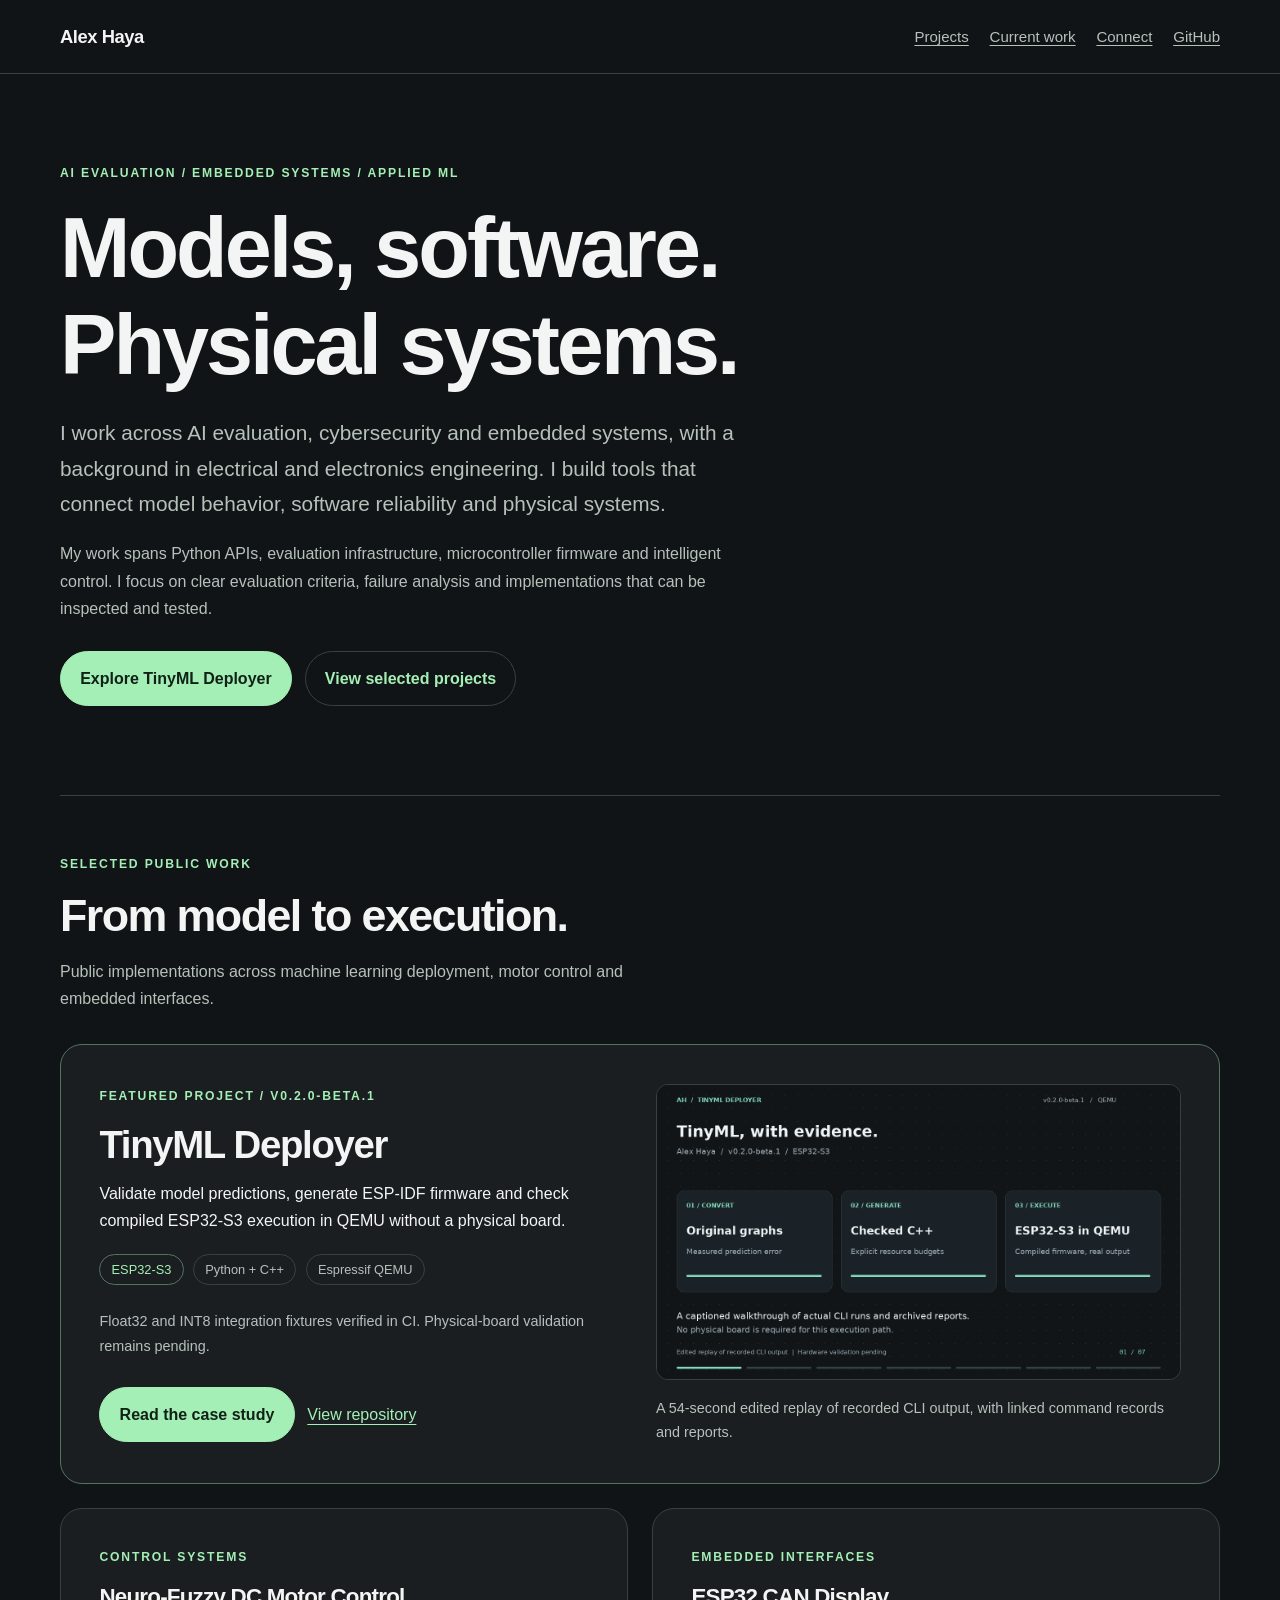
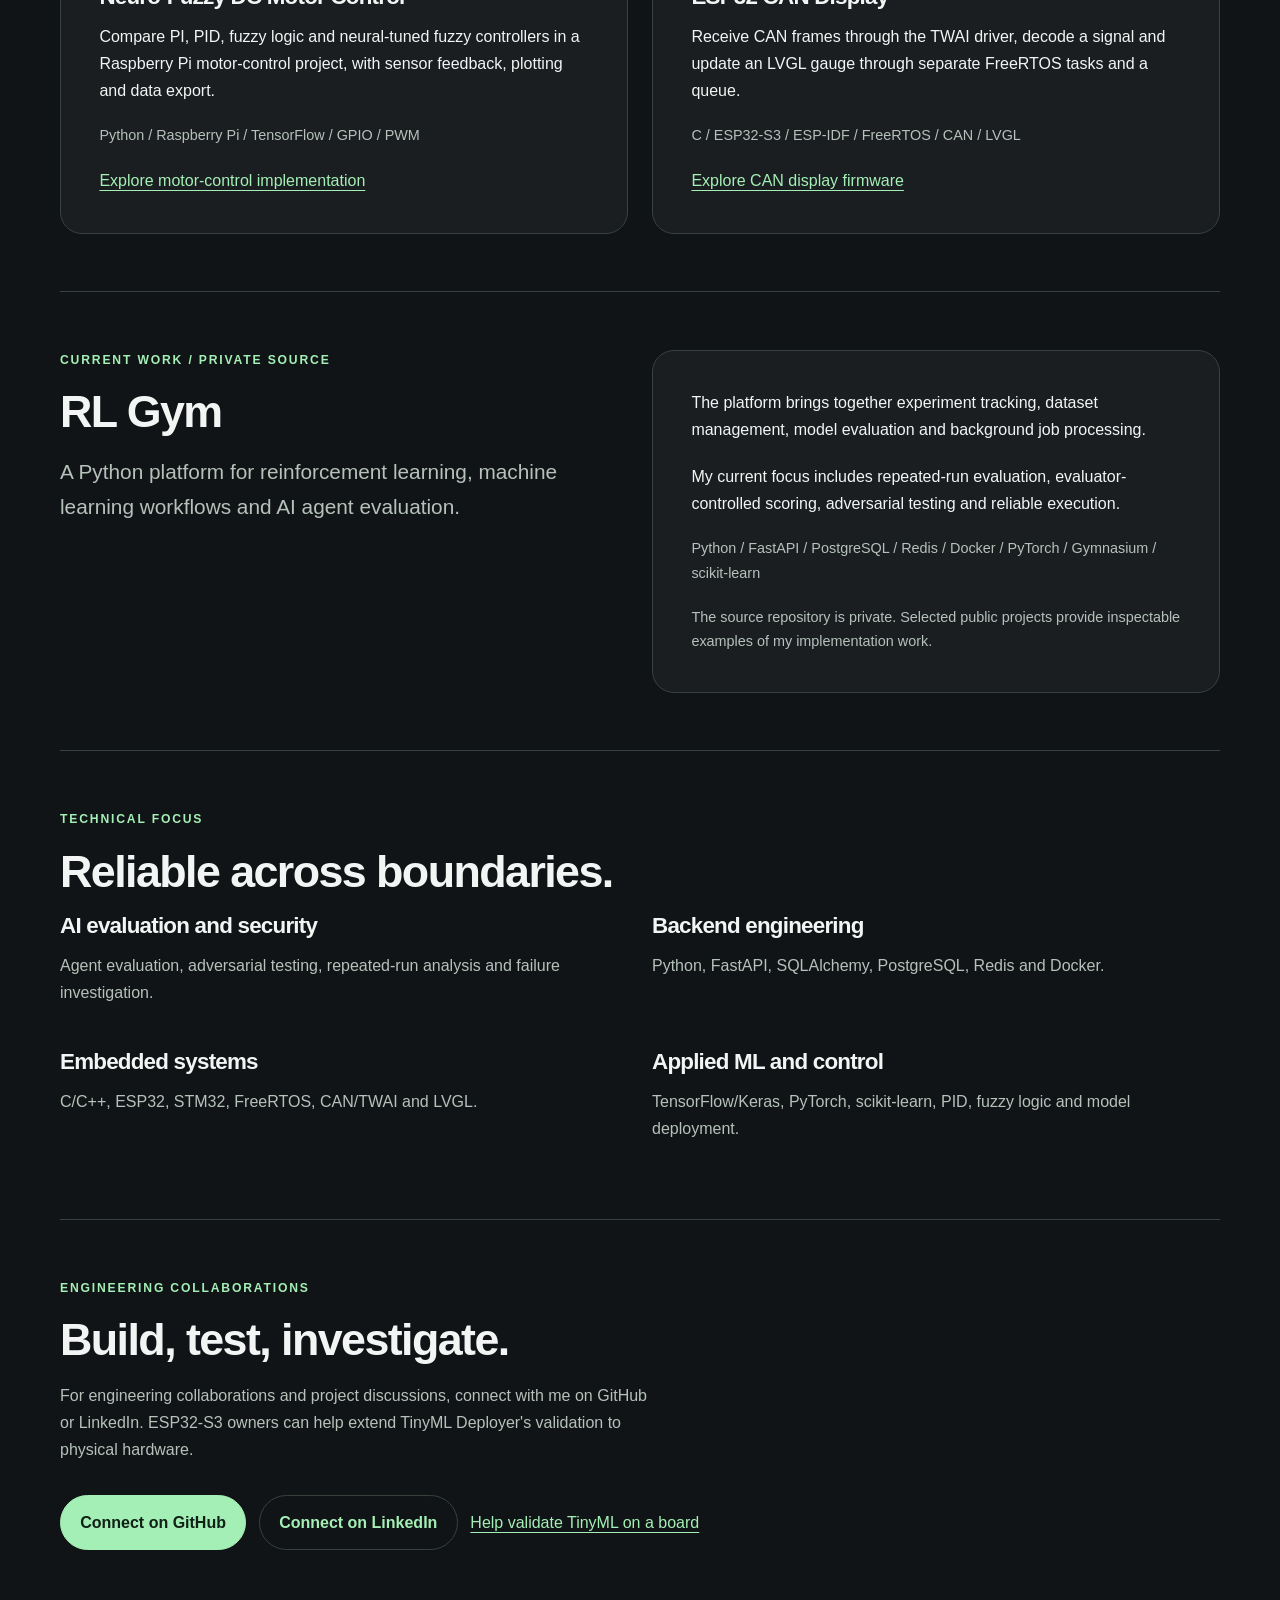
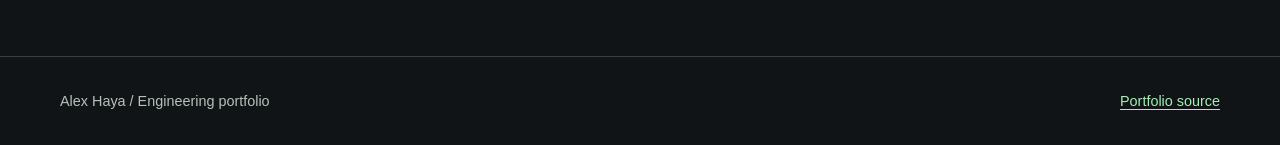
==== index.html @ 492133f8 "Feature TinyML case study with static portfolio pages and archived evidence" ====
<!doctype html>
<html lang="en">
<head>
  <meta charset="utf-8">
  <meta name="viewport" content="width=device-width, initial-scale=1">
  <title>Alex Haya | AI Evaluation, Embedded Systems and Applied ML</title>
  <meta name="description" content="Alex Haya builds AI evaluation infrastructure, embedded firmware and applied machine learning tools. Explore TinyML Deployer and validated ESP32-S3 QEMU execution.">
  <link rel="canonical" href="https://alexhaya4.github.io/alexhaya4/">
  <meta property="og:type" content="website">
  <meta property="og:title" content="Alex Haya | AI Evaluation and Embedded Systems">
  <meta property="og:description" content="Engineering work across model evaluation, reliable software and physical systems. Featuring TinyML Deployer for ESP32-S3.">
  <meta property="og:url" content="https://alexhaya4.github.io/alexhaya4/">
  <meta property="og:image" content="https://alexhaya4.github.io/alexhaya4/assets/tinyml-poster.png">
  <meta property="og:image:alt" content="TinyML Deployer recorded workflow: original graphs, checked C++ and ESP32-S3 QEMU execution.">
  <meta name="twitter:card" content="summary_large_image">
  <link rel="stylesheet" href="assets/site.css">
  <script type="application/ld+json">
  {"@context":"https://schema.org","@type":"Person","name":"Alex Haya","url":"https://alexhaya4.github.io/alexhaya4/","sameAs":["https://github.com/alexhaya4","https://ke.linkedin.com/in/alex-haya"],"knowsAbout":["AI evaluation","Cybersecurity","Embedded systems","Applied machine learning"]}
  </script>
</head>
<body>
  <a class="skip" href="#main">Skip to content</a>
  <header class="site-header">
    <div class="wrap">
      <a class="brand" href="./" aria-current="page">Alex Haya</a>
      <nav aria-label="Main navigation">
        <a href="#projects">Projects</a>
        <a href="#current-work">Current work</a>
        <a href="#connect">Connect</a>
        <a href="https://github.com/alexhaya4">GitHub</a>
      </nav>
    </div>
  </header>
  <main id="main" class="wrap">
    <section class="hero" aria-labelledby="intro-title">
      <p class="eyebrow">AI evaluation / Embedded systems / Applied ML</p>
      <h1 id="intro-title">Models, software.<br>Physical systems.</h1>
      <p class="lead">I work across AI evaluation, cybersecurity and embedded systems, with a background in electrical and electronics engineering. I build tools that connect model behavior, software reliability and physical systems.</p>
      <p class="reading muted">My work spans Python APIs, evaluation infrastructure, microcontroller firmware and intelligent control. I focus on clear evaluation criteria, failure analysis and implementations that can be inspected and tested.</p>
      <div class="actions">
        <a class="button primary" href="projects/tinyml-deployer/">Explore TinyML Deployer</a>
        <a class="button" href="#projects">View selected projects</a>
      </div>
    </section>
    <section id="projects" class="section" aria-labelledby="projects-title">
      <p class="eyebrow">Selected public work</p>
      <h2 id="projects-title">From model to execution.</h2>
      <p class="section-intro">Public implementations across machine learning deployment, motor control and embedded interfaces.</p>
      <article class="feature">
        <div>
          <p class="eyebrow">Featured project / v0.2.0-beta.1</p>
          <h3>TinyML Deployer</h3>
          <p>Validate model predictions, generate ESP-IDF firmware and check compiled ESP32-S3 execution in QEMU without a physical board.</p>
          <div class="badges" aria-label="Project technologies">
            <span class="badge accent">ESP32-S3</span><span class="badge">Python + C++</span><span class="badge">Espressif QEMU</span>
          </div>
          <p class="meta">Float32 and INT8 integration fixtures verified in CI. Physical-board validation remains pending.</p>
          <div class="actions">
            <a class="button primary" href="projects/tinyml-deployer/">Read the case study</a>
            <a href="https://github.com/alexhaya4/tinyml-deployer">View repository</a>
          </div>
        </div>
        <figure>
          <a href="projects/tinyml-deployer/#walkthrough" aria-label="Watch the TinyML Deployer walkthrough">
            <img src="assets/tinyml-poster.png" width="1280" height="720" alt="TinyML Deployer walkthrough poster showing original graphs, checked C++ and compiled ESP32-S3 execution." fetchpriority="high">
          </a>
          <figcaption>A 54-second edited replay of recorded CLI output, with linked command records and reports.</figcaption>
        </figure>
      </article>
      <div class="grid" style="margin-top:1.5rem">
        <article class="card">
          <p class="eyebrow">Control systems</p>
          <h3>Neuro-Fuzzy DC Motor Control</h3>
          <p>Compare PI, PID, fuzzy logic and neural-tuned fuzzy controllers in a Raspberry Pi motor-control project, with sensor feedback, plotting and data export.</p>
          <p class="meta">Python / Raspberry Pi / TensorFlow / GPIO / PWM</p>
          <a href="https://github.com/alexhaya4/dc-motor-neuro-fuzzy">Explore motor-control implementation</a>
        </article>
        <article class="card">
          <p class="eyebrow">Embedded interfaces</p>
          <h3>ESP32 CAN Display</h3>
          <p>Receive CAN frames through the TWAI driver, decode a signal and update an LVGL gauge through separate FreeRTOS tasks and a queue.</p>
          <p class="meta">C / ESP32-S3 / ESP-IDF / FreeRTOS / CAN / LVGL</p>
          <a href="https://github.com/alexhaya4/esp32_can_display">Explore CAN display firmware</a>
        </article>
      </div>
    </section>
    <section id="current-work" class="section" aria-labelledby="work-title">
      <div class="grid">
        <div>
          <p class="eyebrow">Current work / Private source</p>
          <h2 id="work-title">RL Gym</h2>
          <p class="lead">A Python platform for reinforcement learning, machine learning workflows and AI agent evaluation.</p>
        </div>
        <div class="card">
          <p>The platform brings together experiment tracking, dataset management, model evaluation and background job processing.</p>
          <p>My current focus includes repeated-run evaluation, evaluator-controlled scoring, adversarial testing and reliable execution.</p>
          <p class="meta">Python / FastAPI / PostgreSQL / Redis / Docker / PyTorch / Gymnasium / scikit-learn</p>
          <p class="meta">The source repository is private. Selected public projects provide inspectable examples of my implementation work.</p>
        </div>
      </div>
    </section>
    <section class="section" aria-labelledby="focus-title">
      <p class="eyebrow">Technical focus</p>
      <h2 id="focus-title">Reliable across boundaries.</h2>
      <div class="grid">
        <div><h3>AI evaluation and security</h3><p class="muted">Agent evaluation, adversarial testing, repeated-run analysis and failure investigation.</p></div>
        <div><h3>Backend engineering</h3><p class="muted">Python, FastAPI, SQLAlchemy, PostgreSQL, Redis and Docker.</p></div>
        <div><h3>Embedded systems</h3><p class="muted">C/C++, ESP32, STM32, FreeRTOS, CAN/TWAI and LVGL.</p></div>
        <div><h3>Applied ML and control</h3><p class="muted">TensorFlow/Keras, PyTorch, scikit-learn, PID, fuzzy logic and model deployment.</p></div>
      </div>
    </section>
    <section id="connect" class="section" aria-labelledby="connect-title">
      <p class="eyebrow">Engineering collaborations</p>
      <h2 id="connect-title">Build, test, investigate.</h2>
      <p class="section-intro">For engineering collaborations and project discussions, connect with me on GitHub or LinkedIn. ESP32-S3 owners can help extend TinyML Deployer's validation to physical hardware.</p>
      <div class="actions">
        <a class="button primary" href="https://github.com/alexhaya4">Connect on GitHub</a>
        <a class="button" href="https://ke.linkedin.com/in/alex-haya">Connect on LinkedIn</a>
        <a href="projects/tinyml-deployer/#contribute">Help validate TinyML on a board</a>
      </div>
    </section>
  </main>
  <footer><div class="wrap footer-inner"><p>Alex Haya / Engineering portfolio</p><a href="https://github.com/alexhaya4/alexhaya4">Portfolio source</a></div></footer>
</body>
</html>
---- assets/site.css ----
:root {
  color-scheme: dark;
  --bg: #111416;
  --surface: #1a1e21;
  --raised: #22282c;
  --text: #f2f5f3;
  --muted: #b6c1ba;
  --accent: #a4efb5;
  --line: #38413c;
  --radius: 22px;
  font-family: -apple-system, BlinkMacSystemFont, "Segoe UI", sans-serif;
}
* { box-sizing: border-box; }
html { scroll-behavior: smooth; scroll-padding-top: 2rem; }
body { margin: 0; background: var(--bg); color: var(--text); line-height: 1.7; }
a { color: var(--accent); text-underline-offset: .22em; }
a:hover { color: #d3ffdd; }
a:focus-visible, video:focus-visible, summary:focus-visible {
  outline: 3px solid var(--accent); outline-offset: 5px;
}
img, video { display: block; max-width: 100%; height: auto; }
video { width: 100%; aspect-ratio: 16 / 9; background: #080a09; border-radius: 16px; }
h1, h2, h3 { color: var(--text); line-height: 1.15; letter-spacing: -.035em; overflow-wrap: break-word; }
h1 { font-size: clamp(2.5rem, 6.6vw, 5.3rem); max-width: 17ch; margin: .8rem 0 1.3rem; }
h2 { font-size: clamp(1.9rem, 4vw, 2.8rem); margin: 0 0 1rem; }
h3 { font-size: 1.4rem; margin: 0 0 .8rem; }
p { margin: 0 0 1.2rem; }
ul, ol { padding-left: 1.4rem; }
li + li { margin-top: .65rem; }
figure { margin: 0; }
figcaption, .muted, .meta { color: var(--muted); }
figcaption { font-size: .9rem; margin-top: 1rem; }
code { font-family: ui-monospace, "SFMono-Regular", Consolas, monospace; font-size: .9em; }
:not(pre) > code { overflow-wrap: anywhere; }
pre { background: #0c100e; border: 1px solid var(--line); padding: 1.3rem; border-radius: 14px; overflow: auto; }
pre code { color: #c4f4cf; white-space: pre; }
.wrap { width: min(1160px, calc(100% - 3rem)); margin-inline: auto; }
.skip { position: absolute; top: -6rem; left: 1rem; padding: .7rem 1rem; background: var(--accent); color: var(--bg); z-index: 10; }
.skip:focus { top: 1rem; }
.site-header { padding-block: 1.3rem; border-bottom: 1px solid var(--line); }
.site-header .wrap, .footer-inner { display: flex; justify-content: space-between; align-items: center; gap: 1.5rem; flex-wrap: wrap; }
.brand { color: var(--text); font-weight: 750; letter-spacing: -.025em; font-size: 1.15rem; text-decoration: none; }
nav { display: flex; flex-wrap: wrap; gap: 1.3rem; }
nav a { color: var(--muted); font-size: .94rem; }
.hero { padding-block: clamp(3rem, 7vw, 6rem); }
.eyebrow { text-transform: uppercase; letter-spacing: .15em; font-size: .76rem; font-weight: 700; color: var(--accent); margin-bottom: 1rem; }
.lead { font-size: clamp(1.1rem, 2vw, 1.3rem); color: var(--muted); max-width: 60ch; }
.actions { display: flex; gap: .8rem; flex-wrap: wrap; margin-top: 1.8rem; align-items: center; }
.button { display: inline-block; padding: .8rem 1.2rem; border-radius: 999px; border: 1px solid var(--line); font-weight: 650; text-decoration: none; }
.button.primary { background: var(--accent); color: #112117; border-color: var(--accent); }
.button:hover { background: #2a3730; color: var(--text); }
.button.primary:hover { background: #c3f8cf; color: #112117; }
.section { padding-block: 3.6rem; border-top: 1px solid var(--line); }
.section-intro { max-width: 68ch; margin-bottom: 2rem; color: var(--muted); }
.grid { display: grid; grid-template-columns: repeat(2, minmax(0, 1fr)); gap: 1.5rem; }
.card { padding: clamp(1.4rem, 3vw, 2.4rem); background: var(--surface); border: 1px solid var(--line); border-radius: var(--radius); }
.card p:last-child { margin-bottom: 0; }
.feature { display: grid; grid-template-columns: 1fr 1fr; gap: 2rem; align-items: center; padding: clamp(1.4rem, 3vw, 2.6rem); border-radius: var(--radius); background: var(--surface); border: 1px solid #53735d; }
.feature img { border-radius: 12px; border: 1px solid var(--line); width: 100%; }
.feature h3 { font-size: clamp(1.8rem, 3vw, 2.5rem); }
.badges { display: flex; flex-wrap: wrap; gap: .6rem; margin-block: 1rem 1.5rem; }
.badge { border: 1px solid var(--line); border-radius: 999px; padding: .25rem .7rem; color: var(--muted); font-size: .8rem; }
.badge.accent { color: var(--accent); border-color: #53735d; }
.project-hero { display: grid; grid-template-columns: 1.1fr .9fr; gap: 2.8rem; align-items: center; }
.project-hero h1 { font-size: clamp(2.6rem, 5.4vw, 4.7rem); max-width: 14ch; }
.hero-aside { border: 1px solid var(--line); border-radius: var(--radius); overflow: hidden; background: var(--surface); }
.hero-aside img { width: 100%; }
.hero-aside p { padding: 1.5rem; margin: 0; color: var(--muted); font-size: .92rem; }
.notice { border-left: 3px solid var(--accent); padding: .8rem 1.2rem; background: #1a241e; color: #d4e4d9; }
.workflow { padding: 1.5rem; border: 1px solid var(--line); border-radius: var(--radius); background: #171819; }
.workflow img { width: 100%; }
.table-wrap { overflow-x: auto; border: 1px solid var(--line); border-radius: 16px; }
table { width: 100%; border-collapse: collapse; font-variant-numeric: tabular-nums; }
caption { text-align: left; padding: 1rem 1.3rem; color: var(--muted); background: var(--surface); }
th, td { text-align: left; padding: 1rem 1.3rem; border-top: 1px solid var(--line); vertical-align: top; }
thead th { color: var(--text); background: var(--raised); }
tbody th { color: var(--muted); font-weight: 500; }
.pass { color: var(--accent); font-weight: 650; }
.evidence-note { font-size: .95rem; color: var(--muted); margin-top: 1rem; max-width: 85ch; }
.steps { counter-reset: steps; list-style: none; padding: 0; }
.steps li { counter-increment: steps; position: relative; padding: 0 0 1.4rem 3rem; border-bottom: 1px solid var(--line); margin-bottom: 1.4rem; }
.steps li::before { content: counter(steps, decimal-leading-zero); position: absolute; left: 0; top: 0; font-family: ui-monospace, monospace; color: var(--accent); }
.steps h3 { font-size: 1.1rem; margin-bottom: .4rem; letter-spacing: -.01em; }
details { padding: 1.2rem 0; border-top: 1px solid var(--line); }
summary { cursor: pointer; color: var(--text); font-weight: 650; }
details p { margin-top: 1rem; color: var(--muted); max-width: 75ch; }
details a { display: inline-block; padding: .25rem 0; }
footer { border-top: 1px solid var(--line); margin-top: 3rem; padding-block: 2rem; color: var(--muted); font-size: .9rem; }
footer p { margin: 0; }
.meta { font-size: .9rem; }
.reading { max-width: 76ch; }
.section:target { scroll-margin-top: 1.5rem; }
@media (max-width: 760px) {
  .wrap { width: min(100% - 2rem, 1160px); }
  .grid, .feature, .project-hero { grid-template-columns: 1fr; }
  .hero { padding-block: 3rem; }
  .section { padding-block: 2.8rem; }
  .project-hero { gap: 1.8rem; }
  .site-header .wrap { gap: .8rem; }
  nav { gap: 1rem; }
  .feature > figure { order: 2; }
  th, td { padding: .8rem; min-width: 9rem; }
}
@media (prefers-reduced-motion: reduce) {
  html { scroll-behavior: auto; }
}
@media print {
  :root { color-scheme: light; --bg: white; --text: #111; --muted: #333; --surface: #fff; --raised: #eee; --line: #999; --accent: #174b28; }
  nav, .skip, video { display: none; }
  .card, .feature, .hero-aside { break-inside: avoid; }
  .hero, .section { padding-block: 1.5rem; }
  a { color: #174b28; }
}
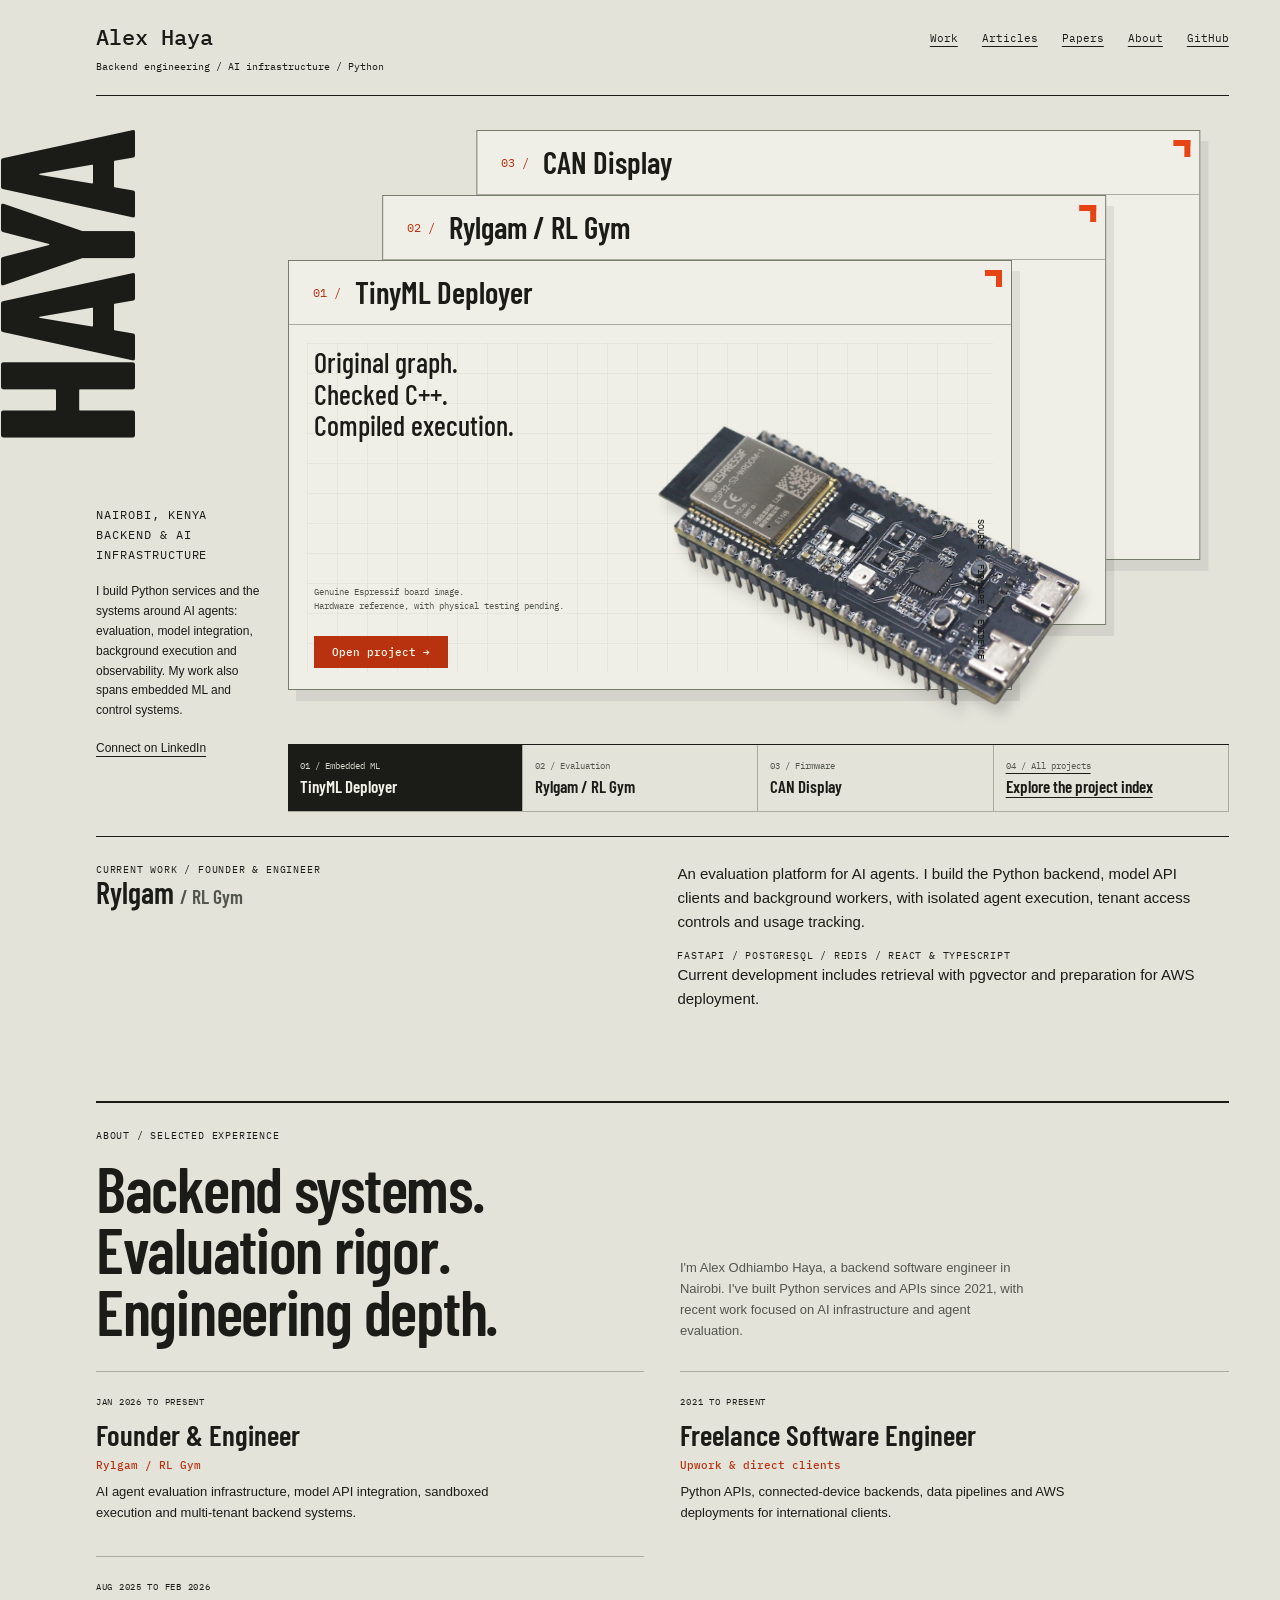
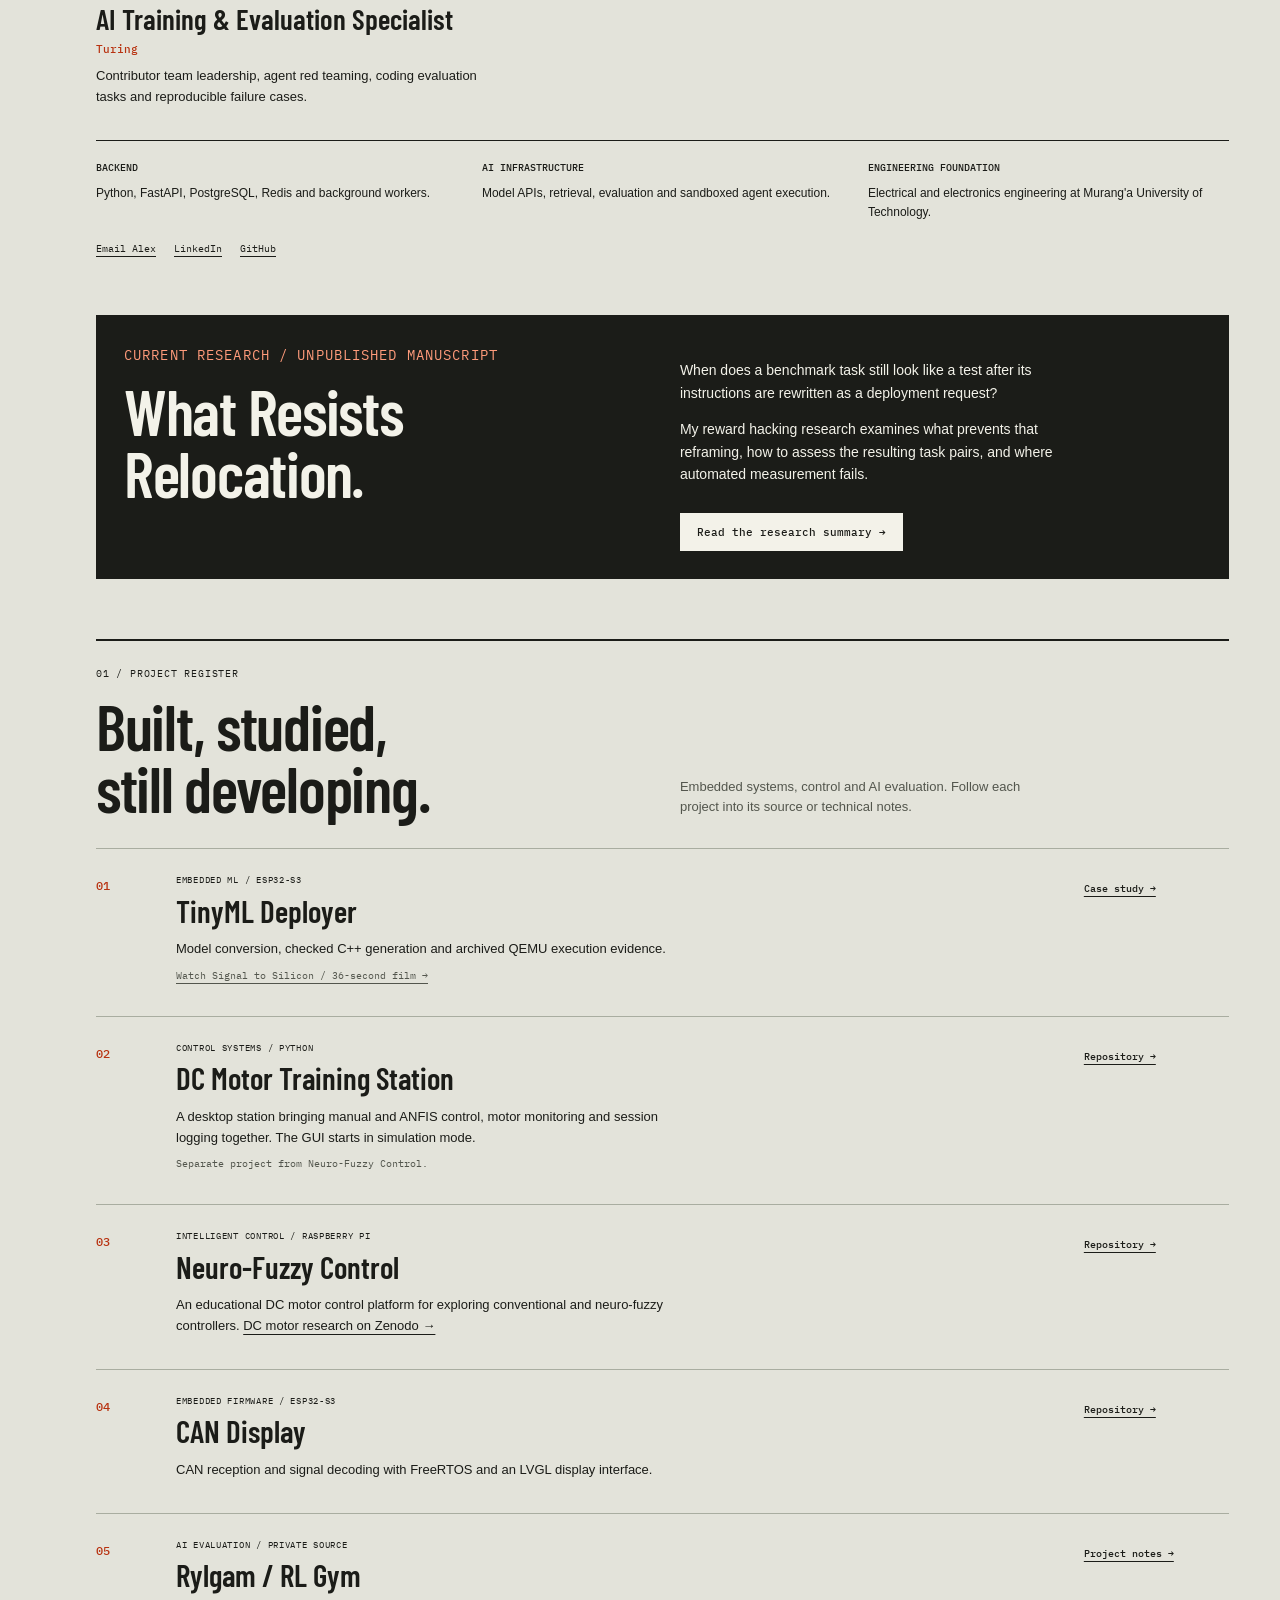
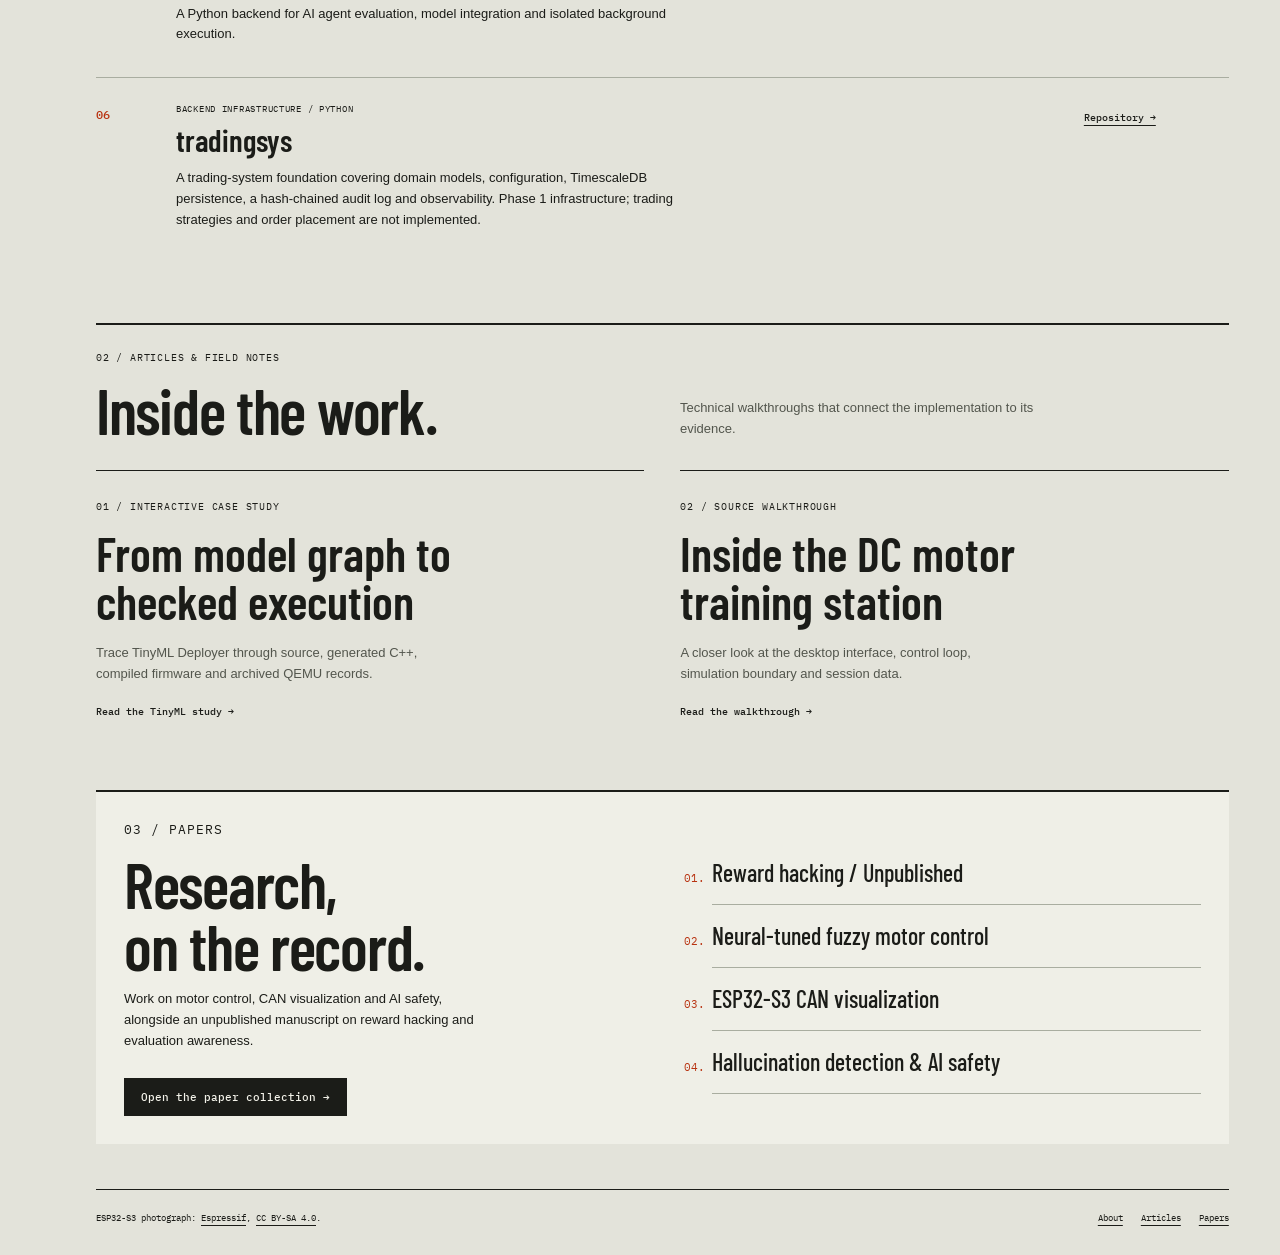
==== commit 89ae11ae: "Publish approved portfolio and Signal to Silicon film" ====
--- a/index.html
+++ b/index.html
@@ -1,126 +1,72 @@
 <!doctype html>
 <html lang="en">
 <head>
-  <meta charset="utf-8">
-  <meta name="viewport" content="width=device-width, initial-scale=1">
-  <title>Alex Haya | AI Evaluation, Embedded Systems and Applied ML</title>
-  <meta name="description" content="Alex Haya builds AI evaluation infrastructure, embedded firmware and applied machine learning tools. Explore TinyML Deployer and validated ESP32-S3 QEMU execution.">
-  <link rel="canonical" href="https://alexhaya4.github.io/alexhaya4/">
-  <meta property="og:type" content="website">
-  <meta property="og:title" content="Alex Haya | AI Evaluation and Embedded Systems">
-  <meta property="og:description" content="Engineering work across model evaluation, reliable software and physical systems. Featuring TinyML Deployer for ESP32-S3.">
-  <meta property="og:url" content="https://alexhaya4.github.io/alexhaya4/">
-  <meta property="og:image" content="https://alexhaya4.github.io/alexhaya4/assets/tinyml-poster.png">
-  <meta property="og:image:alt" content="TinyML Deployer recorded workflow: original graphs, checked C++ and ESP32-S3 QEMU execution.">
-  <meta name="twitter:card" content="summary_large_image">
-  <link rel="stylesheet" href="assets/site.css">
-  <script type="application/ld+json">
-  {"@context":"https://schema.org","@type":"Person","name":"Alex Haya","url":"https://alexhaya4.github.io/alexhaya4/","sameAs":["https://github.com/alexhaya4","https://ke.linkedin.com/in/alex-haya"],"knowsAbout":["AI evaluation","Cybersecurity","Embedded systems","Applied machine learning"]}
-  </script>
-</head>
+<meta charset="utf-8"><meta name="viewport" content="width=device-width,initial-scale=1">
+<meta name="robots" content="index,follow"><meta name="description" content="Alex Haya's engineering portfolio: Python backend systems, AI infrastructure, agent evaluation and embedded engineering.">
+<title>Alex Haya | Backend Engineering &amp; AI Infrastructure</title>
+<link rel="stylesheet" href="assets/assembly.css">
+<script type="module" src="assets/home.mjs"></script>
+<link rel="canonical" href="https://alexhaya4.github.io/alexhaya4/"></head>
 <body>
-  <a class="skip" href="#main">Skip to content</a>
-  <header class="site-header">
-    <div class="wrap">
-      <a class="brand" href="./" aria-current="page">Alex Haya</a>
-      <nav aria-label="Main navigation">
-        <a href="#projects">Projects</a>
-        <a href="#current-work">Current work</a>
-        <a href="#connect">Connect</a>
-        <a href="https://github.com/alexhaya4">GitHub</a>
-      </nav>
-    </div>
-  </header>
-  <main id="main" class="wrap">
-    <section class="hero" aria-labelledby="intro-title">
-      <p class="eyebrow">AI evaluation / Embedded systems / Applied ML</p>
-      <h1 id="intro-title">Models, software.<br>Physical systems.</h1>
-      <p class="lead">I work across AI evaluation, cybersecurity and embedded systems, with a background in electrical and electronics engineering. I build tools that connect model behavior, software reliability and physical systems.</p>
-      <p class="reading muted">My work spans Python APIs, evaluation infrastructure, microcontroller firmware and intelligent control. I focus on clear evaluation criteria, failure analysis and implementations that can be inspected and tested.</p>
-      <div class="actions">
-        <a class="button primary" href="projects/tinyml-deployer/">Explore TinyML Deployer</a>
-        <a class="button" href="#projects">View selected projects</a>
-      </div>
-    </section>
-    <section id="projects" class="section" aria-labelledby="projects-title">
-      <p class="eyebrow">Selected public work</p>
-      <h2 id="projects-title">From model to execution.</h2>
-      <p class="section-intro">Public implementations across machine learning deployment, motor control and embedded interfaces.</p>
-      <article class="feature">
-        <div>
-          <p class="eyebrow">Featured project / v0.2.0-beta.1</p>
-          <h3>TinyML Deployer</h3>
-          <p>Validate model predictions, generate ESP-IDF firmware and check compiled ESP32-S3 execution in QEMU without a physical board.</p>
-          <div class="badges" aria-label="Project technologies">
-            <span class="badge accent">ESP32-S3</span><span class="badge">Python + C++</span><span class="badge">Espressif QEMU</span>
-          </div>
-          <p class="meta">Float32 and INT8 integration fixtures verified in CI. Physical-board validation remains pending.</p>
-          <div class="actions">
-            <a class="button primary" href="projects/tinyml-deployer/">Read the case study</a>
-            <a href="https://github.com/alexhaya4/tinyml-deployer">View repository</a>
-          </div>
-        </div>
-        <figure>
-          <a href="projects/tinyml-deployer/#walkthrough" aria-label="Watch the TinyML Deployer walkthrough">
-            <img src="assets/tinyml-poster.png" width="1280" height="720" alt="TinyML Deployer walkthrough poster showing original graphs, checked C++ and compiled ESP32-S3 execution." fetchpriority="high">
-          </a>
-          <figcaption>A 54-second edited replay of recorded CLI output, with linked command records and reports.</figcaption>
-        </figure>
-      </article>
-      <div class="grid" style="margin-top:1.5rem">
-        <article class="card">
-          <p class="eyebrow">Control systems</p>
-          <h3>Neuro-Fuzzy DC Motor Control</h3>
-          <p>Compare PI, PID, fuzzy logic and neural-tuned fuzzy controllers in a Raspberry Pi motor-control project, with sensor feedback, plotting and data export.</p>
-          <p class="meta">Python / Raspberry Pi / TensorFlow / GPIO / PWM</p>
-          <a href="https://github.com/alexhaya4/dc-motor-neuro-fuzzy">Explore motor-control implementation</a>
-        </article>
-        <article class="card">
-          <p class="eyebrow">Embedded interfaces</p>
-          <h3>ESP32 CAN Display</h3>
-          <p>Receive CAN frames through the TWAI driver, decode a signal and update an LVGL gauge through separate FreeRTOS tasks and a queue.</p>
-          <p class="meta">C / ESP32-S3 / ESP-IDF / FreeRTOS / CAN / LVGL</p>
-          <a href="https://github.com/alexhaya4/esp32_can_display">Explore CAN display firmware</a>
-        </article>
-      </div>
-    </section>
-    <section id="current-work" class="section" aria-labelledby="work-title">
-      <div class="grid">
-        <div>
-          <p class="eyebrow">Current work / Private source</p>
-          <h2 id="work-title">RL Gym</h2>
-          <p class="lead">A Python platform for reinforcement learning, machine learning workflows and AI agent evaluation.</p>
-        </div>
-        <div class="card">
-          <p>The platform brings together experiment tracking, dataset management, model evaluation and background job processing.</p>
-          <p>My current focus includes repeated-run evaluation, evaluator-controlled scoring, adversarial testing and reliable execution.</p>
-          <p class="meta">Python / FastAPI / PostgreSQL / Redis / Docker / PyTorch / Gymnasium / scikit-learn</p>
-          <p class="meta">The source repository is private. Selected public projects provide inspectable examples of my implementation work.</p>
-        </div>
-      </div>
-    </section>
-    <section class="section" aria-labelledby="focus-title">
-      <p class="eyebrow">Technical focus</p>
-      <h2 id="focus-title">Reliable across boundaries.</h2>
-      <div class="grid">
-        <div><h3>AI evaluation and security</h3><p class="muted">Agent evaluation, adversarial testing, repeated-run analysis and failure investigation.</p></div>
-        <div><h3>Backend engineering</h3><p class="muted">Python, FastAPI, SQLAlchemy, PostgreSQL, Redis and Docker.</p></div>
-        <div><h3>Embedded systems</h3><p class="muted">C/C++, ESP32, STM32, FreeRTOS, CAN/TWAI and LVGL.</p></div>
-        <div><h3>Applied ML and control</h3><p class="muted">TensorFlow/Keras, PyTorch, scikit-learn, PID, fuzzy logic and model deployment.</p></div>
-      </div>
-    </section>
-    <section id="connect" class="section" aria-labelledby="connect-title">
-      <p class="eyebrow">Engineering collaborations</p>
-      <h2 id="connect-title">Build, test, investigate.</h2>
-      <p class="section-intro">For engineering collaborations and project discussions, connect with me on GitHub or LinkedIn. ESP32-S3 owners can help extend TinyML Deployer's validation to physical hardware.</p>
-      <div class="actions">
-        <a class="button primary" href="https://github.com/alexhaya4">Connect on GitHub</a>
-        <a class="button" href="https://ke.linkedin.com/in/alex-haya">Connect on LinkedIn</a>
-        <a href="projects/tinyml-deployer/#contribute">Help validate TinyML on a board</a>
-      </div>
-    </section>
-  </main>
-  <footer><div class="wrap footer-inner"><p>Alex Haya / Engineering portfolio</p><a href="https://github.com/alexhaya4/alexhaya4">Portfolio source</a></div></footer>
-</body>
-</html>
+<a href="#main" class="skip">Skip to content</a>
+<header class="mast">
+<div><a class="wordmark" href="./" aria-current="page">Alex Haya</a><div class="disciplines">Backend engineering / AI infrastructure / Python</div></div>
+<nav aria-label="Main"><a href="#work">Work</a><a href="#articles">Articles</a><a href="papers/">Papers</a><a href="#about">About</a><a href="https://github.com/alexhaya4">GitHub</a></nav>
+</header>
+<main class="folio" id="main">
+<h1 class="sr-only">Alex Haya: selected engineering work</h1>
+<div class="surname" aria-hidden="true">HAYA</div>
+<div class="assembly-home" id="work">
+<aside class="intro-rail"><p class="eyebrow">Nairobi, Kenya<br>Backend &amp; AI infrastructure</p><p>I build Python services and the systems around AI agents: evaluation, model integration, background execution and observability. My work also spans embedded ML and control systems.</p><p><a href="https://www.linkedin.com/in/alexhaya4">Connect on LinkedIn</a></p></aside>
+<div>
+<div class="stack" aria-label="Selected project assembly">
+<article class="layer" data-project="tinyml" data-position="front">
+<button class="layer-select" type="button" data-select-project="tinyml" aria-pressed="true"><span class="number">01 /</span>TinyML Deployer</button>
+<div class="layer-content"><div class="construction" aria-hidden="true"></div><p class="layer-summary">Original graph.<br>Checked C++.<br>Compiled execution.</p><img class="board-object" src="assets/esp32-s3-board.png" width="800" height="695" alt="Espressif ESP32-S3-DevKitC-1 board, manufacturer reference photograph."><p class="object-caption">Genuine Espressif board image.<br>Hardware reference, with physical testing pending.</p><a class="layer-link" href="tinyml/">Open project →</a><span class="pipeline-mini">Source / Firmware / Evidence</span></div>
+</article>
+<article class="layer" data-project="rlgym" data-position="middle">
+<button class="layer-select" type="button" data-select-project="rlgym" aria-pressed="false"><span class="number">02 /</span>Rylgam / RL Gym</button>
+<div class="layer-content" inert><p class="layer-summary">AI evaluation<br>and ML workflows.</p><div class="typographic-object" aria-hidden="true">RL<br>GYM</div><p class="object-caption">Python / FastAPI / PostgreSQL / Redis<br>Private source. Evaluation infrastructure.</p><a class="layer-link" href="#rl-gym">Read project notes →</a><span class="pipeline-mini">Evaluate / Queue / Record</span></div>
+</article>
+<article class="layer" data-project="can" data-position="back">
+<button class="layer-select" type="button" data-select-project="can" aria-pressed="false"><span class="number">03 /</span>CAN Display</button>
+<div class="layer-content" inert><p class="layer-summary">CAN frames.<br>Decoded signals.<br>Embedded interface.</p><div class="typographic-object" aria-hidden="true">CAN<br>TWAI</div><p class="object-caption">ESP32-S3 / FreeRTOS / LVGL<br>Queue-based reception and display updates.</p><a class="layer-link" href="https://github.com/alexhaya4/esp32_can_display">Explore firmware →</a><span class="pipeline-mini">Receive / Decode / Display</span></div>
+</article>
+</div>
+<div class="project-ledger" aria-label="Project selector">
+<button class="ledger-button" type="button" data-select-project="tinyml" aria-pressed="true"><span>01 / Embedded ML</span>TinyML Deployer</button>
+<button class="ledger-button" type="button" data-select-project="rlgym" aria-pressed="false"><span>02 / Evaluation</span>Rylgam / RL Gym</button>
+<button class="ledger-button" type="button" data-select-project="can" aria-pressed="false"><span>03 / Firmware</span>CAN Display</button>
+<a class="ledger-button" href="#project-index"><span>04 / All projects</span>Explore the project index</a>
+</div>
+<p class="sr-only" id="project-announcement" aria-live="polite"></p>
+</div>
+</div>
+<section class="neuro" id="rl-gym"><div><p class="eyebrow">Current work / Founder &amp; engineer</p><h2>Rylgam <span class="project-alias">/ RL Gym</span></h2></div><div><p>An evaluation platform for AI agents. I build the Python backend, model API clients and background workers, with isolated agent execution, tenant access controls and usage tracking.</p><p class="eyebrow" style="margin-top:14px">FastAPI / PostgreSQL / Redis / React &amp; TypeScript</p><p>Current development includes retrieval with pgvector and preparation for AWS deployment.</p></div></section>
+<section class="catalogue about-section" id="about" aria-labelledby="about-title"><div class="catalogue-heading"><div><p class="eyebrow">About / Selected experience</p><h2 id="about-title">Backend systems.<br>Evaluation rigor.<br>Engineering depth.</h2></div><p>I'm Alex Odhiambo Haya, a backend software engineer in Nairobi. I've built Python services and APIs since 2021, with recent work focused on AI infrastructure and agent evaluation.</p></div>
+<div class="experience-register">
+<article><p class="eyebrow">Jan 2026 to present</p><h3>Founder &amp; Engineer</h3><p class="experience-org">Rylgam / RL Gym</p><p>AI agent evaluation infrastructure, model API integration, sandboxed execution and multi-tenant backend systems.</p></article>
+<article><p class="eyebrow">2021 to present</p><h3>Freelance Software Engineer</h3><p class="experience-org">Upwork &amp; direct clients</p><p>Python APIs, connected-device backends, data pipelines and AWS deployments for international clients.</p></article>
+<article><p class="eyebrow">Aug 2025 to Feb 2026</p><h3>AI Training &amp; Evaluation Specialist</h3><p class="experience-org">Turing</p><p>Contributor team leadership, agent red teaming, coding evaluation tasks and reproducible failure cases.</p></article>
+</div><div class="practice-register"><p><strong>Backend</strong>Python, FastAPI, PostgreSQL, Redis and background workers.</p><p><strong>AI infrastructure</strong>Model APIs, retrieval, evaluation and sandboxed agent execution.</p><p><strong>Engineering foundation</strong>Electrical and electronics engineering at Murang'a University of Technology.</p></div><div class="text-links"><a href="mailto:alexhaya4@gmail.com">Email Alex</a><a href="https://www.linkedin.com/in/alexhaya4">LinkedIn</a><a href="https://github.com/alexhaya4">GitHub</a></div></section>
+<section class="catalogue research-note" id="current-research" aria-labelledby="research-title"><div><p class="eyebrow">Current research / Unpublished manuscript</p><h2 id="research-title">What Resists<br>Relocation.</h2></div><div><p>When does a benchmark task still look like a test after its instructions are rewritten as a deployment request?</p><p>My reward hacking research examines what prevents that reframing, how to assess the resulting task pairs, and where automated measurement fails.</p><a class="ink-link" href="papers/#reward-hacking">Read the research summary →</a></div></section>
 
+<section class="catalogue" id="project-index" aria-labelledby="projects-title">
+<div class="catalogue-heading"><div><p class="eyebrow">01 / Project register</p><h2 id="projects-title">Built, studied,<br>still developing.</h2></div><p>Embedded systems, control and AI evaluation. Follow each project into its source or technical notes.</p></div>
+<div class="register">
+<article class="register-row"><span class="register-number">01</span><div><p class="eyebrow">Embedded ML / ESP32-S3</p><h3><a href="tinyml/">TinyML Deployer</a></h3><p>Model conversion, checked C++ generation and archived QEMU execution evidence.</p><p class="register-note"><a href="tinyml/#film">Watch Signal to Silicon / 36-second film →</a></p></div><a class="register-action" href="tinyml/">Case study →</a></article>
+<article class="register-row" id="motor-station"><span class="register-number">02</span><div><p class="eyebrow">Control systems / Python</p><h3><a href="articles/dc-motor-training-station/">DC Motor Training Station</a></h3><p>A desktop station bringing manual and ANFIS control, motor monitoring and session logging together. The GUI starts in simulation mode.</p><p class="register-note">Separate project from Neuro-Fuzzy Control.</p></div><a class="register-action" href="https://github.com/alexhaya4/dc_motor_training_station">Repository →</a></article>
+<article class="register-row"><span class="register-number">03</span><div><p class="eyebrow">Intelligent control / Raspberry Pi</p><h3><a href="https://github.com/alexhaya4/dc-motor-neuro-fuzzy">Neuro-Fuzzy Control</a></h3><p>An educational DC motor control platform for exploring conventional and neuro-fuzzy controllers. <a href="https://zenodo.org/records/20124685">DC motor research on Zenodo →</a></p></div><a class="register-action" href="https://github.com/alexhaya4/dc-motor-neuro-fuzzy">Repository →</a></article>
+<article class="register-row"><span class="register-number">04</span><div><p class="eyebrow">Embedded firmware / ESP32-S3</p><h3><a href="https://github.com/alexhaya4/esp32_can_display">CAN Display</a></h3><p>CAN reception and signal decoding with FreeRTOS and an LVGL display interface.</p></div><a class="register-action" href="https://github.com/alexhaya4/esp32_can_display">Repository →</a></article>
+<article class="register-row"><span class="register-number">05</span><div><p class="eyebrow">AI evaluation / Private source</p><h3><a href="#rl-gym">Rylgam / RL Gym</a></h3><p>A Python backend for AI agent evaluation, model integration and isolated background execution.</p></div><a class="register-action" href="#rl-gym">Project notes →</a></article>
+<article class="register-row"><span class="register-number">06</span><div><p class="eyebrow">Backend infrastructure / Python</p><h3><a href="https://github.com/alexhaya4/tradingsys">tradingsys</a></h3><p>A trading-system foundation covering domain models, configuration, TimescaleDB persistence, a hash-chained audit log and observability. Phase 1 infrastructure; trading strategies and order placement are not implemented.</p></div><a class="register-action" href="https://github.com/alexhaya4/tradingsys">Repository →</a></article>
+</div></section>
+<section class="catalogue writing-section" id="articles" aria-labelledby="articles-title">
+<div class="catalogue-heading"><div><p class="eyebrow">02 / Articles &amp; field notes</p><h2 id="articles-title">Inside the work.</h2></div><p>Technical walkthroughs that connect the implementation to its evidence.</p></div>
+<a class="article-entry" href="tinyml/"><span class="eyebrow">01 / Interactive case study</span><h3>From model graph to checked execution</h3><p>Trace TinyML Deployer through source, generated C++, compiled firmware and archived QEMU records.</p><span class="register-action">Read the TinyML study →</span></a>
+<a class="article-entry" href="articles/dc-motor-training-station/"><span class="eyebrow">02 / Source walkthrough</span><h3>Inside the DC motor training station</h3><p>A closer look at the desktop interface, control loop, simulation boundary and session data.</p><span class="register-action">Read the walkthrough →</span></a>
+</section>
+<section class="catalogue paper-teaser" id="papers" aria-labelledby="papers-title"><div><p class="eyebrow">03 / Papers</p><h2 id="papers-title">Research,<br>on the record.</h2><p>Work on motor control, CAN visualization and AI safety, alongside an unpublished manuscript on reward hacking and evaluation awareness.</p><a class="ink-link" href="papers/">Open the paper collection →</a></div><ol><li>Reward hacking / Unpublished</li><li>Neural-tuned fuzzy motor control</li><li>ESP32-S3 CAN visualization</li><li>Hallucination detection &amp; AI safety</li></ol></section>
+</main>
+<footer class="review-foot"><p>ESP32-S3 photograph: <a href="https://github.com/espressif/esp-dev-kits/blob/master/docs/_static/esp32-s3-devkitc-1/esp32-s3-devkitc-1-v1.1-isometric.png">Espressif</a>, <a href="https://creativecommons.org/licenses/by-sa/4.0/">CC BY-SA 4.0</a>.</p><div class="foot-links"><a href="#about">About</a><a href="#articles">Articles</a><a href="papers/">Papers</a></div></footer>
+</body></html>
--- a/assets/assembly.css
+++ b/assets/assembly.css
@@ -0,0 +1,220 @@
+@import url("./fonts.css");
+:root{--paper:#e3e3da;--sheet:#efefe7;--ink:#1b1c18;--muted:#53564d;--line:#a9ada0;--accent:#e74416;--accent-ink:#b83210;--dark:#1a1d18;--light:#f3f2e9;--mono:"IBM Plex Mono",monospace;--display:"Barlow Condensed","Arial Narrow",sans-serif}
+*{box-sizing:border-box}
+html{scroll-behavior:smooth}
+body{margin:0;background:var(--paper);color:var(--ink);font-family:Arial,Helvetica,sans-serif;font-size:15px;line-height:1.6}
+a{color:inherit;text-underline-offset:4px}
+button,input,select{font:inherit;color:inherit}
+button,a,input,select,summary{touch-action:manipulation}
+button{cursor:pointer}
+button:focus-visible,a:focus-visible,input:focus-visible,select:focus-visible,summary:focus-visible{outline:3px solid var(--accent);outline-offset:5px}
+button:disabled{cursor:wait}
+[hidden]{display:none!important}
+img,video{max-width:100%;height:auto;display:block}
+.skip{position:absolute;top:-80px;left:20px;z-index:50;background:var(--ink);color:var(--light);padding:12px}
+.skip:focus{top:12px}
+.review{padding:8px 4vw;background:var(--dark);color:var(--light);font:10px var(--mono);letter-spacing:.05em;display:flex;justify-content:space-between;gap:12px;flex-wrap:wrap}
+.review strong{font-weight:500;color:#ff9b7b}
+.mast{margin:0 4vw 0 7.5vw;padding:25px 0 21px;border-bottom:1px solid var(--ink);display:flex;justify-content:space-between;gap:24px;align-items:flex-start}
+.wordmark{font:500 22px var(--mono);text-decoration:none;line-height:1.1}
+.mast .disciplines{font:10px/1.5 var(--mono);margin-top:7px;max-width:300px}
+.mast nav{display:flex;gap:24px;flex-wrap:wrap;font:11px var(--mono);padding-top:6px}
+.mast nav a[aria-current]{text-decoration-color:var(--accent);text-decoration-thickness:3px}
+.folio{position:relative;max-width:1510px;margin:auto;padding:0 4vw 0 7.5vw}
+.surname{position:absolute;left:-.07em;top:40px;font:700 clamp(110px,15vw,215px)/.74 var(--display);writing-mode:vertical-rl;transform:rotate(180deg);letter-spacing:-.045em;pointer-events:none}
+.assembly-home{position:relative;display:grid;grid-template-columns:170px minmax(0,1fr);gap:22px;padding-top:34px}
+.intro-rail{padding-top:375px;z-index:1}
+.eyebrow{font:10px/1.5 var(--mono);text-transform:uppercase;letter-spacing:.08em;margin:0 0 14px}
+.intro-rail p{font-size:12px;line-height:1.65;margin:0 0 18px}
+.stack{position:relative;height:610px;min-width:0}
+.layer{position:absolute;width:77%;height:430px;background:var(--sheet);border:1px solid #767d6c;box-shadow:8px 11px 0 #00000012;transition:transform .5s cubic-bezier(.22,1,.36,1),box-shadow .5s;overflow:visible}
+.layer::after{content:"";position:absolute;right:9px;top:9px;width:11px;height:11px;border-top:6px solid var(--accent);border-right:6px solid var(--accent);pointer-events:none}
+.layer[data-position="front"]{z-index:3;transform:translate(0,130px)}
+.layer[data-position="middle"]{z-index:2;transform:translate(13%,65px)}
+.layer[data-position="back"]{z-index:1;transform:translate(26%,0)}
+.layer-select{border:0;border-bottom:1px solid var(--line);background:transparent;display:flex;align-items:center;gap:14px;width:100%;height:64px;text-align:left;padding:10px 24px;font:600 clamp(21px,2.4vw,32px)/1 var(--display)}
+.layer-select .number{font:12px var(--mono);color:var(--accent-ink)}
+.layer-content{padding:22px 25px;position:relative;height:365px;overflow:visible}
+.layer:not([data-position="front"]) .layer-content{visibility:hidden}
+.layer-summary{width:44%;font:500 clamp(20px,2.2vw,30px)/1.12 var(--display);position:relative;z-index:2;margin:0}
+.board-object{position:absolute;width:66%;right:-14%;top:30px;transform:rotate(-13deg);filter:drop-shadow(3px 12px 6px #00000024)}
+.construction{position:absolute;inset:18px;background-image:linear-gradient(#7b826415 1px,transparent 1px),linear-gradient(90deg,#7b826415 1px,transparent 1px);background-size:30px 30px;pointer-events:none}
+.object-caption{position:absolute;left:25px;bottom:78px;width:43%;font:9px/1.5 var(--mono);color:var(--muted);margin:0}
+.layer-link{position:absolute;bottom:22px;left:25px;text-decoration:none;background:var(--accent-ink);color:#fff9ec;padding:9px 18px;font:500 11px var(--mono)}
+.layer-link:hover{background:var(--ink)}
+.typographic-object{position:absolute;right:20px;top:30px;font:700 clamp(70px,10vw,150px)/.8 var(--display);text-align:right;letter-spacing:-.04em;color:#69765a}
+.layer-content .pipeline-mini{position:absolute;bottom:31px;right:24px;font:9px var(--mono);text-transform:uppercase;writing-mode:vertical-rl}
+.project-ledger{border-top:1px solid var(--ink);margin-top:4px;display:grid;grid-template-columns:repeat(4,1fr)}
+.ledger-button{border:0;border-right:1px solid var(--line);border-bottom:1px solid var(--line);background:transparent;text-align:left;padding:15px 12px;font:600 17px var(--display)}
+.ledger-button span{display:block;font:9px var(--mono);color:var(--muted);margin-bottom:5px}
+.ledger-button[aria-pressed="true"]{background:var(--ink);color:var(--light)}
+.ledger-button[aria-pressed="true"] span{color:#d4d7ca}
+.neuro{border-top:1px solid var(--ink);padding:25px 0 30px;margin-top:24px;display:grid;grid-template-columns:1fr 1fr;gap:30px}
+.neuro h2{font:600 30px/1.05 var(--display);margin:0 0 10px}
+.neuro p{max-width:65ch;margin:0}
+.project-main{display:grid;grid-template-columns:105px minmax(0,1fr);margin-top:32px;gap:24px;align-items:start}
+.project-spine{background:var(--dark);color:var(--light);align-self:stretch;display:flex;flex-direction:column;justify-content:space-between;min-height:680px;padding:20px 13px}
+.project-spine .vertical{writing-mode:vertical-rl;transform:rotate(180deg);font:600 55px/1 var(--display);letter-spacing:.015em}
+.project-spine .small{font:9px/1.6 var(--mono)}
+.project-title{display:flex;justify-content:space-between;gap:24px;align-items:end;border-bottom:1px solid var(--ink);padding:0 0 18px;margin-bottom:24px}
+.project-title h1{font:600 clamp(45px,6.2vw,88px)/.9 var(--display);letter-spacing:-.025em;margin:0}
+.project-title p{font:11px var(--mono);margin:12px 0 0}
+.text-links{display:flex;gap:18px;flex-wrap:wrap;font:10px var(--mono)}
+.stage-tabs{display:grid;grid-template-columns:repeat(4,1fr);border-bottom:1px solid var(--ink);margin:0 0 24px}
+.stage-tab{background:none;border:0;border-right:1px solid var(--line);text-align:left;padding:12px 10px 15px;position:relative;font:600 20px/1 var(--display)}
+.stage-tab span{display:block;font:9px var(--mono);margin-bottom:7px;color:var(--muted)}
+.stage-tab[aria-selected="true"]{background:var(--ink);color:var(--light)}
+.stage-tab[aria-selected="true"] span{color:#d4d7ca}
+.stage-tab[aria-selected="true"]::after{content:"";position:absolute;right:0;bottom:0;border-left:13px solid transparent;border-bottom:13px solid var(--accent)}
+.stage-panel{display:grid;grid-template-columns:minmax(0,1fr) 245px;gap:25px;align-items:start;min-height:400px}
+.stage-artifact{position:relative;border:1px solid var(--line);background:var(--sheet);min-width:0}
+.artifact-head{border-bottom:1px solid var(--line);padding:11px 16px;display:flex;justify-content:space-between;gap:12px;align-items:center;font:10px var(--mono);overflow-wrap:anywhere}
+.artifact-head button{background:transparent;border:1px solid var(--line);padding:5px 9px;font:10px var(--mono)}
+.artifact-body{padding:22px}
+.artifact-body h2,.stage-note h2{font:600 33px/1 var(--display);margin:0 0 16px}
+.artifact-body p{max-width:60ch}
+.artifact-body code,.stage-note code{font:11px var(--mono);overflow-wrap:anywhere}
+.artifact-board{position:relative;display:grid;grid-template-columns:1fr 1fr;align-items:center;gap:12px;min-height:270px}
+.artifact-board img{width:100%;transform:rotate(-9deg)}
+.artifact-board p{font:500 30px/1.08 var(--display)}
+.artifact-body pre{margin:0;font:11px/1.8 var(--mono);overflow:auto;max-height:420px;tab-size:2;white-space:pre}
+.stage-note{padding-top:9px;font-size:12px}
+.stage-note .note-line{border-top:1px solid var(--line);padding:13px 0}
+.stage-note h3{font:500 11px var(--mono);text-transform:uppercase;margin:0 0 8px}
+.stage-note p{margin:0 0 12px}
+.status-line{margin:24px 0;border-top:1px solid var(--ink);border-bottom:1px solid var(--ink);display:flex;justify-content:space-between;gap:15px;padding:12px 0;font:10px var(--mono);flex-wrap:wrap}
+.status-dot::before{content:"";display:inline-block;width:8px;height:8px;background:var(--accent);margin-right:8px}
+.status-dot.pending::before{background:transparent;border:1px solid var(--ink)}
+.task-list{margin:0;padding:0;list-style:none}
+.task-list li{border-bottom:1px solid var(--line)}
+.task-list summary{display:flex;justify-content:space-between;gap:20px;padding:12px 0;font:12px var(--mono);cursor:pointer}
+.task-list summary::before{content:"+";color:var(--accent-ink)}
+.task-list details[open] summary::before{content:"−"}
+.task-list summary strong{font-weight:500;margin-left:auto;font-size:10px}
+.task-list details p{font-size:12px;max-width:70ch;margin:0 0 12px}
+.section-rule{display:flex;align-items:baseline;justify-content:space-between;gap:20px;border-top:2px solid var(--ink);margin-top:36px;padding-top:20px}
+.section-rule h2{font:600 36px/1 var(--display);margin:0}
+.section-rule p{font:9px var(--mono);margin:0}
+.evidence-controls{display:flex;align-items:center;justify-content:space-between;gap:20px;flex-wrap:wrap;margin:22px 0 14px}
+fieldset{padding:0;border:0;margin:0;display:flex;gap:15px;flex-wrap:wrap}
+legend{font:10px var(--mono);margin-bottom:8px}
+label{font:11px var(--mono)}
+input[type="radio"]{accent-color:var(--accent)}
+select{background:transparent;border:1px solid var(--line);padding:7px;font:11px var(--mono);margin-left:8px}
+.table-scroll{overflow:auto}
+table{width:100%;border-collapse:collapse;font:11px var(--mono);font-variant-numeric:tabular-nums;text-align:left}
+caption{text-align:left;font:10px/1.7 var(--mono);padding:10px 0 16px;max-width:90ch}
+th,td{padding:10px 12px;border-bottom:1px solid var(--line);white-space:nowrap}
+th{background:var(--ink);color:var(--light);font-weight:400}
+th button{padding:0;border:0;background:none;color:inherit;text-align:left;font:inherit}
+td button{padding:4px 6px;border:0;border-bottom:1px solid var(--ink);background:transparent;font:10px var(--mono)}
+tbody tr:hover{background:#d4d6ca}
+.table-meta{display:flex;justify-content:space-between;gap:15px;flex-wrap:wrap;font:10px/1.7 var(--mono);margin-top:15px}
+.caution{border-left:3px solid var(--accent);padding-left:16px;font-size:12px;max-width:86ch}
+.archive-film{margin-top:36px;border-top:1px solid var(--ink);padding-top:20px}
+.archive-film summary{cursor:pointer;font:600 24px var(--display)}
+.archive-film video{width:100%;max-width:900px;margin-top:16px}
+.archive-film p{font-size:12px;max-width:80ch}
+.project-film{margin:30px 0 44px;scroll-margin-top:24px}
+.film-heading{display:flex;justify-content:space-between;align-items:baseline;gap:18px;border-top:1px solid var(--ink);padding-top:14px;margin-bottom:14px;flex-wrap:wrap}
+.film-heading h2{font:600 clamp(25px,4vw,38px) var(--display);margin:0}
+.film-heading p{font:10px var(--mono);margin:0}
+.project-film video{width:100%;height:auto;aspect-ratio:16/9;background:#121516}
+.project-film>p{font-size:12px;line-height:1.75;max-width:90ch;margin:14px 0 10px}
+.film-links{display:flex;justify-content:space-between;align-items:baseline;gap:12px 24px;flex-wrap:wrap;font:10px/1.7 var(--mono)}
+.review-foot{margin:45px 4vw 0 7.5vw;border-top:1px solid var(--ink);padding:20px 0 28px;display:flex;justify-content:space-between;gap:30px;font:9px/1.8 var(--mono)}
+.review-foot p{max-width:80ch;margin:0}
+.foot-links{display:flex;gap:18px;flex-wrap:wrap;align-content:start}
+.notice{font:11px var(--mono);padding:15px;background:#f7c8b7;color:#3a1c11}
+.loading{font:11px var(--mono)}
+.sr-only{position:absolute;width:1px;height:1px;clip:rect(0,0,0,0);overflow:hidden;white-space:nowrap}
+dialog{border:1px solid var(--ink);padding:0;background:var(--sheet);color:var(--ink);width:min(680px,calc(100% - 30px));max-height:88vh;box-shadow:14px 14px 0 #00000025}
+dialog::backdrop{background:#111a1177}
+.dialog-head{display:flex;justify-content:space-between;align-items:center;gap:20px;border-bottom:1px solid var(--line);padding:17px 22px}
+.dialog-head h2{font:600 30px var(--display);margin:0}
+.dialog-head button{border:1px solid var(--ink);background:transparent;padding:5px 12px;font:11px var(--mono)}
+.dialog-content{padding:22px;overflow-wrap:anywhere}
+.dialog-content pre{font:11px/1.7 var(--mono);white-space:pre-wrap;overflow-wrap:anywhere}
+.dialog-content dl{font:10px/1.7 var(--mono)}
+.dialog-content dt{margin-top:10px;color:var(--muted)}
+.dialog-content dd{margin:0}
+@media(min-width:1700px){.surname{left:-50px}}
+@media(max-width:1100px){.assembly-home{grid-template-columns:125px 1fr}.intro-rail{padding-top:350px}.stage-panel{grid-template-columns:1fr}.stage-note{display:grid;grid-template-columns:1fr 1fr;gap:20px}.stage-note .note-line{margin:0}.project-main{grid-template-columns:72px 1fr;gap:18px}.project-spine .vertical{font-size:43px}.layer-summary{font-size:25px}.object-caption{font-size:8px}}
+@media(max-width:760px){.mast,.review-foot{margin-left:20px;margin-right:20px}.mast{flex-direction:column;gap:16px;padding-top:20px}.mast nav{gap:18px}.folio{padding:0 20px}.surname{display:none}.assembly-home{display:flex;flex-direction:column;padding-top:24px;gap:15px}.intro-rail{padding:0;order:2}.intro-rail p{max-width:62ch}.stack{height:510px;width:100%}.layer{width:84%;height:360px}.layer[data-position="front"]{transform:translate(0,115px)}.layer[data-position="middle"]{transform:translate(8%,57px)}.layer[data-position="back"]{transform:translate(16%,0)}.layer-select{height:57px;font-size:24px;padding:10px 15px;gap:10px}.layer-content{height:302px;padding:18px 15px}.layer-summary{font-size:26px;width:52%}.board-object{width:65%;right:-13%;top:57px}.object-caption{left:15px;bottom:70px;width:48%;font-size:8px}.layer-link{left:15px;bottom:17px;padding:8px 12px}.typographic-object{font-size:105px;top:35px;right:15px}.layer-content .pipeline-mini{display:none}.project-ledger{grid-template-columns:1fr 1fr}.ledger-button{font-size:18px;padding:12px}.neuro{grid-template-columns:1fr;gap:15px}.project-main{display:block;margin-top:24px}.project-spine{display:none}.project-title{display:block}.project-title h1{font-size:59px}.project-title .text-links{margin-top:18px}.stage-tabs{grid-template-columns:1fr 1fr}.stage-tab{font-size:22px;min-height:68px;border-bottom:1px solid var(--line)}.stage-panel{min-height:0}.stage-note{grid-template-columns:1fr}.artifact-body{padding:18px}.artifact-body pre{font-size:10px}.artifact-board p{font-size:25px}.artifact-head{font-size:9px;padding:10px}.section-rule{display:block}.section-rule p{margin-top:8px}.review-foot{flex-direction:column;gap:16px}.evidence-controls{align-items:start}.status-line{font-size:9px}.board-object{filter:drop-shadow(2px 8px 4px #00000020)}}
+@media(max-width:390px){.layer-summary{font-size:23px}.layer-select{font-size:21px}.layer{width:85%}.review{font-size:9px}.artifact-board{grid-template-columns:1fr}.artifact-board img{max-width:220px;margin:auto}.project-title h1{font-size:50px}.stack{height:500px}}
+@media(prefers-reduced-motion:reduce){html{scroll-behavior:auto}.layer{transition:none}}
+
+/* Project register and publication desk. */
+.catalogue{border-top:2px solid var(--ink);margin-top:60px;padding-top:25px;scroll-margin-top:24px}
+.catalogue-heading{display:grid;grid-template-columns:1fr 1fr;gap:35px;align-items:end;margin-bottom:30px}
+.catalogue h2{font:600 clamp(38px,5vw,67px)/.96 var(--display);letter-spacing:-.02em;margin:0}
+.catalogue-heading>p{max-width:49ch;margin:0;color:var(--muted);font-size:13px}
+.register-row{border-top:1px solid var(--line);display:grid;grid-template-columns:55px minmax(0,1fr) 145px;gap:25px;padding:24px 0;align-items:start}
+.register-number{font:500 12px var(--mono);color:var(--accent-ink);padding-top:5px}
+.register-row h3{font:600 31px/1.05 var(--display);margin:0 0 12px}
+.register-row h3 a{text-decoration:none}
+.register-row h3 a:hover{text-decoration:underline}
+.register-row p{font-size:13px;max-width:72ch;margin:0 0 8px}
+.register-row .eyebrow{font:9px/1.6 var(--mono);margin-bottom:7px}
+.register-row .register-note{font:10px/1.6 var(--mono);color:var(--muted)}
+.register-action{font:500 10px/1.7 var(--mono);white-space:normal;padding-top:7px}
+.writing-section{display:grid;grid-template-columns:1fr 1fr;gap:0 36px}
+.writing-section .catalogue-heading{grid-column:1/-1}
+.article-entry{display:block;text-decoration:none;border-top:1px solid var(--ink);padding:22px 0 8px}
+.article-entry h3{font:600 clamp(30px,3.8vw,48px)/1 var(--display);max-width:17ch;margin:12px 0 18px}
+.article-entry p{font-size:13px;max-width:48ch;color:var(--muted)}
+.article-entry:hover h3{text-decoration:underline;text-decoration-color:var(--accent-ink)}
+.paper-teaser{display:grid;grid-template-columns:1fr 1fr;gap:35px;background:var(--sheet);padding:28px;margin-bottom:20px}
+.paper-teaser p{font-size:13px;max-width:50ch}
+.paper-teaser ol{list-style:decimal-leading-zero;margin:0;padding:0 0 0 32px;align-self:center}
+.paper-teaser li{font:500 24px/1.25 var(--display);padding:16px 0;border-bottom:1px solid var(--line)}
+.paper-teaser li::marker{color:var(--accent-ink);font:11px var(--mono)}
+.ink-link{display:inline-block;background:var(--ink);color:var(--light);padding:12px 17px;font:500 11px var(--mono);margin-top:14px;text-decoration:none}
+.document-header{border-bottom:1px solid var(--ink);margin:40px 0 28px;padding-bottom:28px;max-width:1060px}
+.document-header h1{font:600 clamp(45px,7vw,95px)/.95 var(--display);letter-spacing:-.025em;margin:0 0 24px;max-width:19ch}
+.document-header .deck{max-width:62ch;font-size:17px;line-height:1.6}
+.document-layout{display:grid;grid-template-columns:170px minmax(0,760px);gap:45px;align-items:start}
+.document-aside{font:10px/1.8 var(--mono)}
+.document-aside a{display:block;margin-bottom:10px}
+.prose{max-width:760px;min-width:0}
+.prose h2{font:600 33px/1.1 var(--display);margin:35px 0 15px}
+.prose p{max-width:70ch}
+.prose li{margin:10px 0}
+.prose table{font-size:11px}
+.prose td,.prose th{white-space:normal;vertical-align:top}
+.prose code{font:12px var(--mono);overflow-wrap:anywhere}
+.paper-record{display:grid;grid-template-columns:65px minmax(0,1fr);gap:25px;border-top:1px solid var(--ink);padding:30px 0}
+.paper-record .paper-mark{font:600 46px/1 var(--display);color:var(--accent-ink)}
+.paper-record h2{font:600 clamp(30px,4vw,46px)/1.05 var(--display);margin:10px 0 18px;max-width:29ch}
+.paper-record p{font-size:14px;max-width:75ch}
+.paper-record .eyebrow{font:10px var(--mono)}
+.paper-links{display:flex;gap:20px;flex-wrap:wrap;align-items:center;margin:20px 0;font:11px var(--mono)}
+.paper-links .ink-link{margin:0}
+.citation{border-top:1px solid var(--line);padding-top:12px;max-width:80ch;font-size:12px}
+.citation summary{cursor:pointer;font:10px var(--mono)}
+@media(max-width:760px){.catalogue{margin-top:40px}.catalogue-heading,.paper-teaser,.document-layout{grid-template-columns:1fr;gap:22px}.catalogue-heading{align-items:start}.register-row{grid-template-columns:27px minmax(0,1fr);gap:15px;padding:20px 0}.register-action{grid-column:2}.writing-section{grid-template-columns:1fr;gap:24px}.writing-section .catalogue-heading{margin-bottom:0}.article-entry h3{max-width:22ch}.paper-teaser{padding:22px}.paper-teaser ol{padding-left:28px}.document-header{margin-top:30px}.document-header .deck{font-size:15px}.document-aside{border-bottom:1px solid var(--line);padding-bottom:15px;display:flex;gap:18px;flex-wrap:wrap}.paper-record{grid-template-columns:35px minmax(0,1fr);gap:16px}.paper-record .paper-mark{font-size:32px}.paper-record h2{font-size:32px}}
+
+.project-alias{font-size:.65em;color:var(--muted)}
+.experience-register{display:grid;grid-template-columns:1fr 1fr;gap:0 36px}
+.experience-register article{border-top:1px solid var(--line);padding:22px 0}
+.experience-register h3{font:600 29px/1.05 var(--display);margin:0 0 8px}
+.experience-register p{font-size:13px;max-width:56ch;margin:0 0 10px}
+.experience-register .eyebrow{font:9px/1.7 var(--mono)}
+.experience-register .experience-org{font:500 11px var(--mono);color:var(--accent-ink)}
+.practice-register{display:grid;grid-template-columns:repeat(3,1fr);gap:25px;border-top:1px solid var(--ink);padding:20px 0}
+.practice-register p{font-size:12px;margin:0}
+.practice-register strong{display:block;font:500 10px var(--mono);margin-bottom:10px;text-transform:uppercase}
+.research-note{display:grid;grid-template-columns:1fr 1fr;gap:35px;background:var(--ink);color:var(--light);padding:28px}
+.research-note .eyebrow{color:#ff9b7b}
+.research-note p{max-width:52ch;font-size:14px}
+.research-note .ink-link{background:var(--light);color:var(--ink)}
+.research-manuscript{background:var(--sheet);border-top:4px solid var(--accent);padding:28px;margin-bottom:40px;scroll-margin-top:24px}
+.research-manuscript h2{font:600 clamp(32px,4vw,48px)/1.04 var(--display);letter-spacing:-.015em;margin:0 0 22px}
+.research-manuscript .eyebrow{color:var(--accent-ink)}
+.research-manuscript p{font-size:14px;max-width:73ch}
+.research-manuscript .research-byline,.research-manuscript .research-availability{font:10px/1.8 var(--mono)}
+.research-findings{margin-top:26px;border-top:1px solid var(--line)}
+.research-findings dt{font:500 10px var(--mono);text-transform:uppercase;padding-top:18px}
+.research-findings dd{margin:8px 0 0;font-size:13px;max-width:76ch}
+.research-availability{border-top:1px solid var(--line);padding-top:18px;margin-top:25px}
+@media(max-width:760px){.experience-register,.research-note,.practice-register{grid-template-columns:1fr}.practice-register{gap:18px}.research-note{padding:22px;gap:18px}.research-manuscript{padding:20px}.research-manuscript h2{font-size:34px}}
